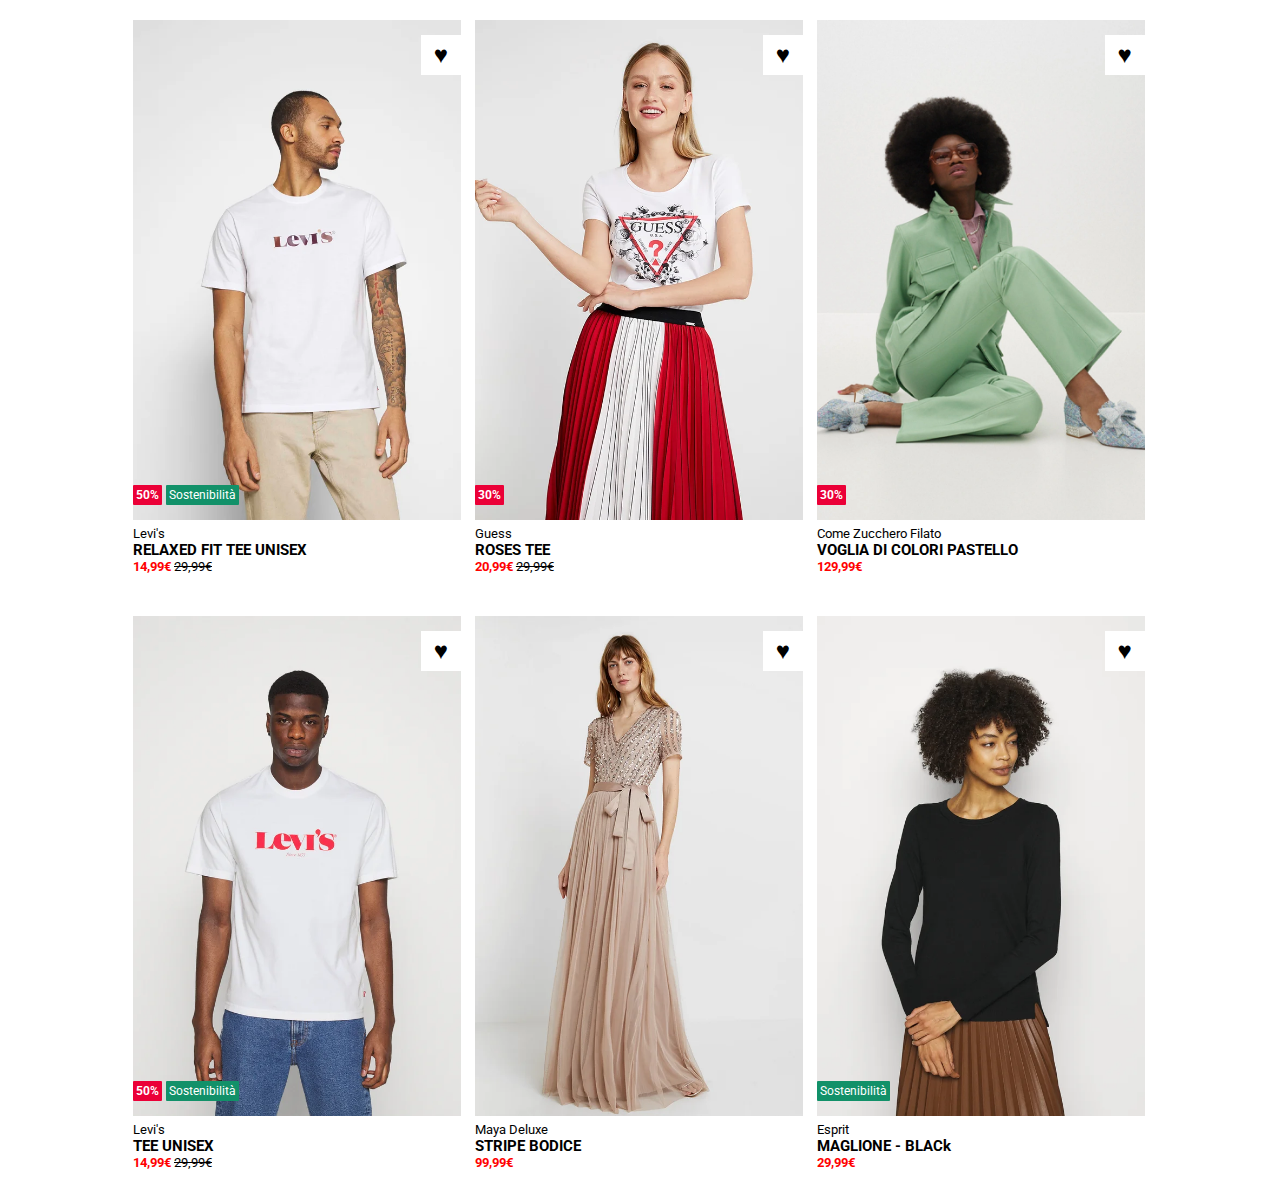
==== bonus/index.html @ d93c6eb2 "Created Bonus file" ====
<!DOCTYPE html>
<html lang="en">
    <head>
        <meta charset="UTF-8">
        <link rel="preconnect" href="https://fonts.googleapis.com">
        <link rel="preconnect" href="https://fonts.gstatic.com" crossorigin>
        <link href="https://fonts.googleapis.com/css2?family=Montserrat&family=Roboto:wght@400;700&display=swap" rel="stylesheet">
        <meta http-equiv="X-UA-Compatible" content="IE=edge">
        <meta name="viewport" content="width=device-width, initial-scale=1.0">
        <link rel="stylesheet" href="css/style.css">
        <link rel="icon" href="https://www.boolean.careers/images/misc/logo-small.png" type="image/png">
        <title>Boolando</title>
    </head>
    <body>
        <main>
            <!-- card -->
            <article class="item">
                <!-- item-picture -->
                <div class="item-picture levis relaxed-fit-tee-unisex">
                        <!-- heart -->
                        <span class="favourite">&hearts;</span>
                        <div class="tags">
                            <!-- tag sconto -->
                            <span class="tag sales"><strong>50%</strong> </span>
                            <!-- tag sostenibilità -->
                            <span class="tag sustainability">Sostenibilità</span>
                        </div>
                </div>
                <!-- didascalia -->
                <div class="item-specs">
                    <!-- marca -->
                    <span class="brand">Levi's</span>    
                    <!-- descrizione -->
                    <h3 class="description">RELAXED FIT TEE UNISEX</h3>
                    <!-- prezzo scontato/prezzo iniziale -->
                    <ins class="price current">14,99</ins>
                    <del class="price previous">29,99</del>
                </div>
            </article>
            <article class="item">
                <!-- item-picture -->
                <div class="item-picture guess roses-tee">

                        <!-- heart -->
                        <span class="favourite">&hearts;</span>
                        <div class="tags">
                            <!-- tag sconto -->
                            <span class="tag sales"><strong>30%</strong> </span>
                        </div>
                </div>
                <!-- didascalia -->
                <div class="item-specs">
                    <!-- marca -->
                    <span class="brand">Guess</span>    
                    <!-- descrizione -->
                    <h3 class="description">ROSES TEE</h3>
                    <!-- prezzo scontato/prezzo iniziale -->
                    <ins class="price current">20,99</ins>
                    <del class="price previous">29,99</del>
                </div>
            </article>
            <article class="item">
                <!-- item-picture -->
                <div class="item-picture czf voglia-di-colori-p">

                        <!-- heart -->
                        <span class="favourite">&hearts;</span>
                        <div class="tags">
                            <!-- tag sconto -->
                            <span class="tag sales"><strong>30%</strong> </span>
                        </div>
                </div>
                <!-- didascalia -->
                <div class="item-specs">
                    <!-- marca -->
                    <span class="brand">Come Zucchero Filato</span>    
                    <!-- descrizione -->
                    <h3 class="description">VOGLIA DI COLORI PASTELLO</h3>
                    <!-- prezzo scontato/prezzo iniziale -->
                    <ins class="price current">129,99</ins>
                </div>
            </article>
            <article class="item">
                <!-- item-picture -->
                <div class="item-picture levis tee-unisex">

                        <!-- heart -->
                        <span class="favourite">&hearts;</span>
                        <div class="tags">
                            <!-- tag sconto -->
                            <span class="tag sales"><strong>50%</strong> </span>
                            <!-- tag sostenibilità -->
                            <span class="tag sustainability">Sostenibilità</span>
                        </div>
                </div>
                <!-- didascalia -->
                <div class="item-specs">
                    <!-- marca -->
                    <span class="brand">Levi's</span>    
                    <!-- descrizione -->
                    <h3 class="description">TEE UNISEX</h3>
                    <!-- prezzo scontato/prezzo iniziale -->
                    <ins class="price current">14,99</ins>
                    <del class="price previous">29,99</del>
                </div>
            </article>
            <article class="item">
                <!-- item-picture -->
                <div class="item-picture maya-deluxe stripe-bodice">

                        <!-- heart -->
                        <span class="favourite">&hearts;</span>
                </div>
                <!-- didascalia -->
                <div class="item-specs">
                    <!-- marca -->
                    <span class="brand">Maya Deluxe</span>    
                    <!-- descrizione -->
                    <h3 class="description">STRIPE BODICE</h3>
                    <!-- prezzo scontato/prezzo iniziale -->
                    <ins class="price current">99,99</ins>
                </div>
            </article>
            <article class="item">
                <!-- item-picture -->
                <div class="item-picture esprit maglione-black">

                        <!-- heart -->
                        <span class="favourite">&hearts;</span>
                        <div class="tags">
                            <!-- tag sostenibilità -->
                            <span class="tag sustainability">Sostenibilità</span>
                        </div>
                </div>
                <!-- didascalia -->
                <div class="item-specs">
                    <!-- marca -->
                    <span class="brand">Esprit</span>    
                    <!-- descrizione -->
                    <h3 class="description">MAGLIONE - BLACk</h3>
                    <!-- prezzo scontato/prezzo iniziale -->
                    <ins class="price current">29,99</ins>
                </div>
            </article>

        </main>         
                
    </body>
</html>
---- bonus/css/style.css ----
* {
    margin: 0;
    padding: 0;
    box-sizing: border-box;
}

/* general */

main {
    width: 80%;
    margin: auto;
    font-family: 'Montserrat', sans-serif;
    font-family: 'Roboto', sans-serif;
}

/* utilities */

/* main */

.item{
    display: inline-block;
    width: 33%;
    padding: 0 5px;
    margin: 20px 0;

}

/* item-picture */

.item-picture {
    display: inline-block;
    width: 100%;
    height: 500px;
    background-position: center;
    background-size: cover;
    background-repeat: no-repeat;
    position: relative;
}

/* backgrounds */

.levis.relaxed-fit-tee-unisex {
    background-image: url(../img/1.webp);
}
.levis.relaxed-fit-tee-unisex:hover {
    background-image: url(../img/1b.webp);
}

.guess.roses-tee {
    background-image: url(../img/2.webp);
}
.guess.roses-tee:hover {
    background-image: url(../img/2b.webp);
}

.czf.voglia-di-colori-p {
    background-image: url(../img/3.webp);
}
.czf.voglia-di-colori-p:hover {
    background-image: url(../img/3b.webp);
}

.levis.tee-unisex {
    background-image: url(../img/4.webp);
}
.levis.tee-unisex:hover {
    background-image: url(../img/4b.webp);
}

.maya-deluxe.stripe-bodice {
    background-image: url(../img/5.webp);
}
.maya-deluxe.stripe-bodice:hover {
    background-image: url(../img/5b.webp);
}

.esprit.maglione-black {
    background-image: url(../img/6.webp);
}
.esprit.maglione-black:hover {
    background-image: url(../img/6b.webp);
}


/* heart */

.favourite {
    height: 40px;
    width: 40px;
    font-size: 24px;
    text-align: center;
    line-height: 40px;
    background-color: white;
    position: absolute;
    top: 15px;
    right: 0;
} 

.favourite:hover {
    color: red;
}

/* tags */
.tags {
    position: absolute;
    bottom: 15px;
    left: 0;
}

.tag {
    display: inline-block;
    padding: 3px;
    color: white;
    border-radius: 1px;
    font-size: 12px;
}

.tag.sales {
    background-color: #EB0037;
}

.tag.sustainability {
    background-color: #129169;
}

/* Didascalia */

.item-specs{
    margin: 2px 0;
    font-size: 0.8em;
}

.price.current {
    text-decoration: none;
    font-weight: bold;
    color: red;
}

.price::after {
    content: "\20AC";
}
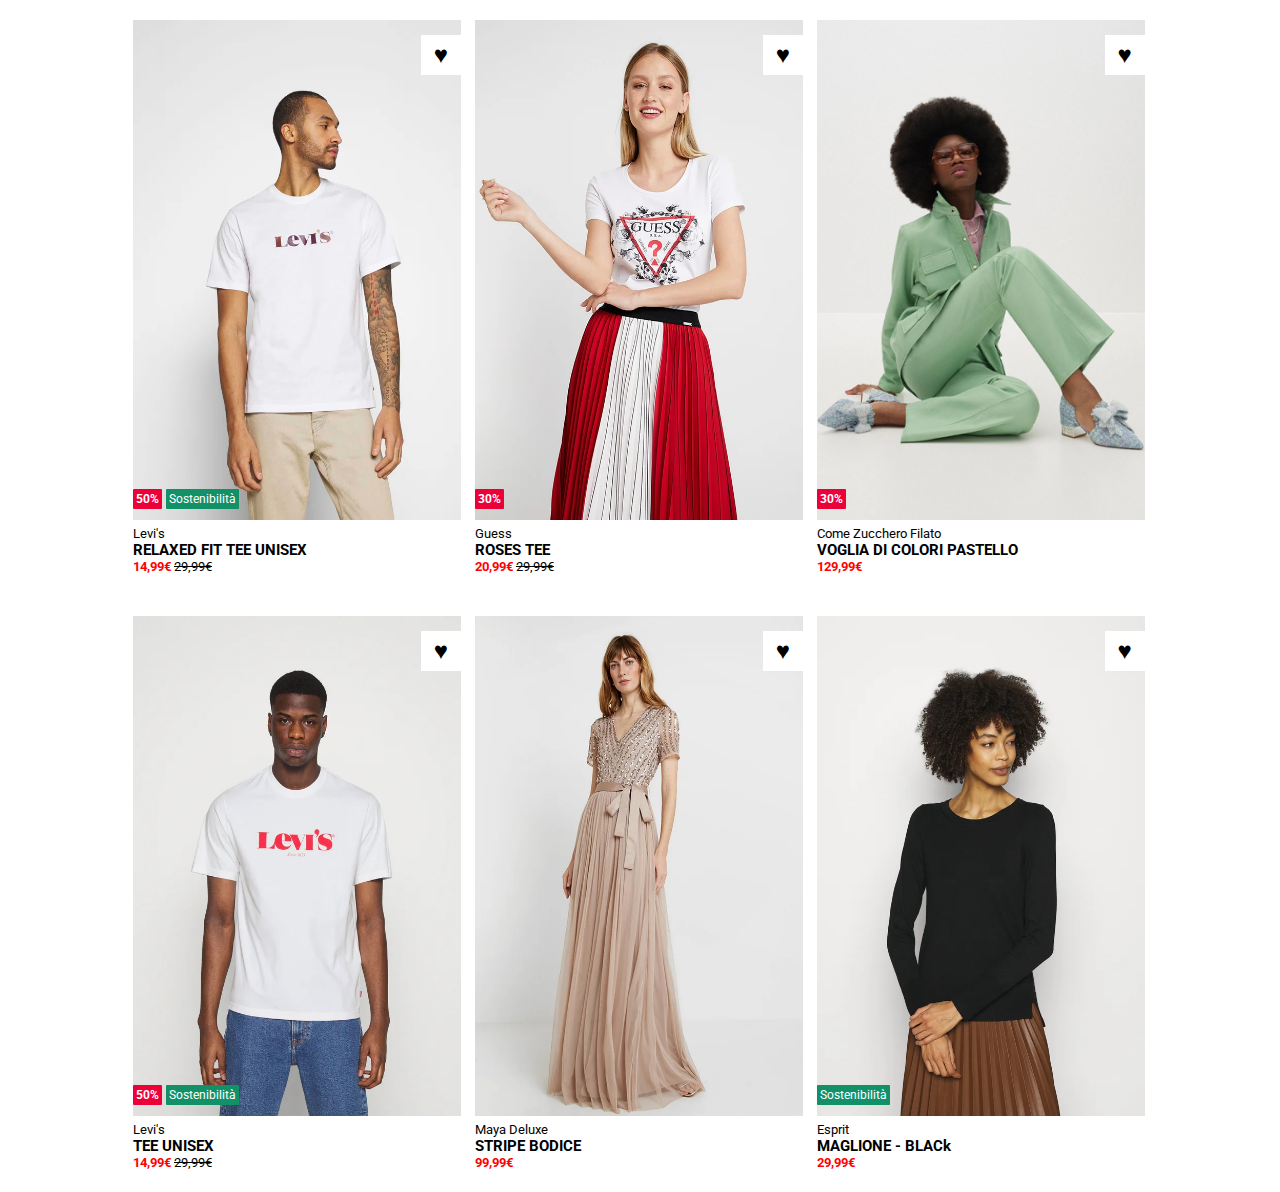
==== commit 1832d3f9: "swapped backgrounds for pictures" ====
--- a/bonus/index.html
+++ b/bonus/index.html
@@ -17,6 +17,8 @@
             <article class="item">
                 <!-- item-picture -->
                 <div class="item-picture levis relaxed-fit-tee-unisex">
+                        <img class="a" src="img/1.webp" alt="Levi's RELAXED-FIT-TEE-UNISEX">
+                        <img class="b" src="img/1b.webp" alt="Levi's RELAXED-FIT-TEE-UNISEX">
                         <!-- heart -->
                         <span class="favourite">&hearts;</span>
                         <div class="tags">
@@ -39,8 +41,9 @@
             </article>
             <article class="item">
                 <!-- item-picture -->
-                <div class="item-picture guess roses-tee">
-
+                <div class="item-picture guess roses-tee">    
+                        <img class="a" src="img/2.webp" alt="Guess ROSES TEE">
+                        <img class="b" src="img/2b.webp" alt="Guess ROSES TEE">
                         <!-- heart -->
                         <span class="favourite">&hearts;</span>
                         <div class="tags">
@@ -61,8 +64,9 @@
             </article>
             <article class="item">
                 <!-- item-picture -->
-                <div class="item-picture czf voglia-di-colori-p">
-
+                <div class="item-picture czf voglia-di-colori-p">    
+                        <img class="a" src="img/3.webp" alt="Come Zucchero Filato VOGLIA DI COLORI PASTELLO">
+                        <img class="b" src="img/3b.webp" alt="Come Zucchero Filato VOGLIA DI COLORI PASTELLO">
                         <!-- heart -->
                         <span class="favourite">&hearts;</span>
                         <div class="tags">
@@ -82,8 +86,9 @@
             </article>
             <article class="item">
                 <!-- item-picture -->
-                <div class="item-picture levis tee-unisex">
-
+                <div class="item-picture levis tee-unisex">    
+                        <img class="a" src="img/4.webp" alt="Levi's TEE UNISEX">
+                        <img class="b" src="img/4b.webp" alt="Levi's TEE UNISEX">
                         <!-- heart -->
                         <span class="favourite">&hearts;</span>
                         <div class="tags">
@@ -106,8 +111,9 @@
             </article>
             <article class="item">
                 <!-- item-picture -->
-                <div class="item-picture maya-deluxe stripe-bodice">
-
+                <div class="item-picture maya-deluxe stripe-bodice">    
+                        <img class="a" src="img/5.webp" alt="Maya Deluxe STRIPE BODICE">
+                        <img class="b" src="img/5b.webp" alt="Maya Deluxe STRIPE BODICE">
                         <!-- heart -->
                         <span class="favourite">&hearts;</span>
                 </div>
@@ -123,7 +129,9 @@
             </article>
             <article class="item">
                 <!-- item-picture -->
-                <div class="item-picture esprit maglione-black">
+                <div class="item-picture esprit maglione-black">    
+                        <img class="a" class="a" src="img/6.webp" alt="Esprit MAGLIONE BLACK">
+                        <img class="b" src="img/6b.webp" alt="Esprit MAGLIONE BLACK">
 
                         <!-- heart -->
                         <span class="favourite">&hearts;</span>
--- a/bonus/css/style.css
+++ b/bonus/css/style.css
@@ -29,58 +29,26 @@
 
 .item-picture {
     display: inline-block;
+    position: relative;
+
+}
+
+img{
     width: 100%;
     height: 500px;
-    background-position: center;
-    background-size: cover;
-    background-repeat: no-repeat;
-    position: relative;
 }
 
-/* backgrounds */
-
-.levis.relaxed-fit-tee-unisex {
-    background-image: url(../img/1.webp);
-}
-.levis.relaxed-fit-tee-unisex:hover {
-    background-image: url(../img/1b.webp);
+.b {
+    display:none
 }
 
-.guess.roses-tee {
-    background-image: url(../img/2.webp);
-}
-.guess.roses-tee:hover {
-    background-image: url(../img/2b.webp);
+.item-picture:hover .b{
+    display: inline-block;
 }
 
-.czf.voglia-di-colori-p {
-    background-image: url(../img/3.webp);
+.item-picture:hover .a{
+    display: none;
 }
-.czf.voglia-di-colori-p:hover {
-    background-image: url(../img/3b.webp);
-}
-
-.levis.tee-unisex {
-    background-image: url(../img/4.webp);
-}
-.levis.tee-unisex:hover {
-    background-image: url(../img/4b.webp);
-}
-
-.maya-deluxe.stripe-bodice {
-    background-image: url(../img/5.webp);
-}
-.maya-deluxe.stripe-bodice:hover {
-    background-image: url(../img/5b.webp);
-}
-
-.esprit.maglione-black {
-    background-image: url(../img/6.webp);
-}
-.esprit.maglione-black:hover {
-    background-image: url(../img/6b.webp);
-}
-
 
 /* heart */
 
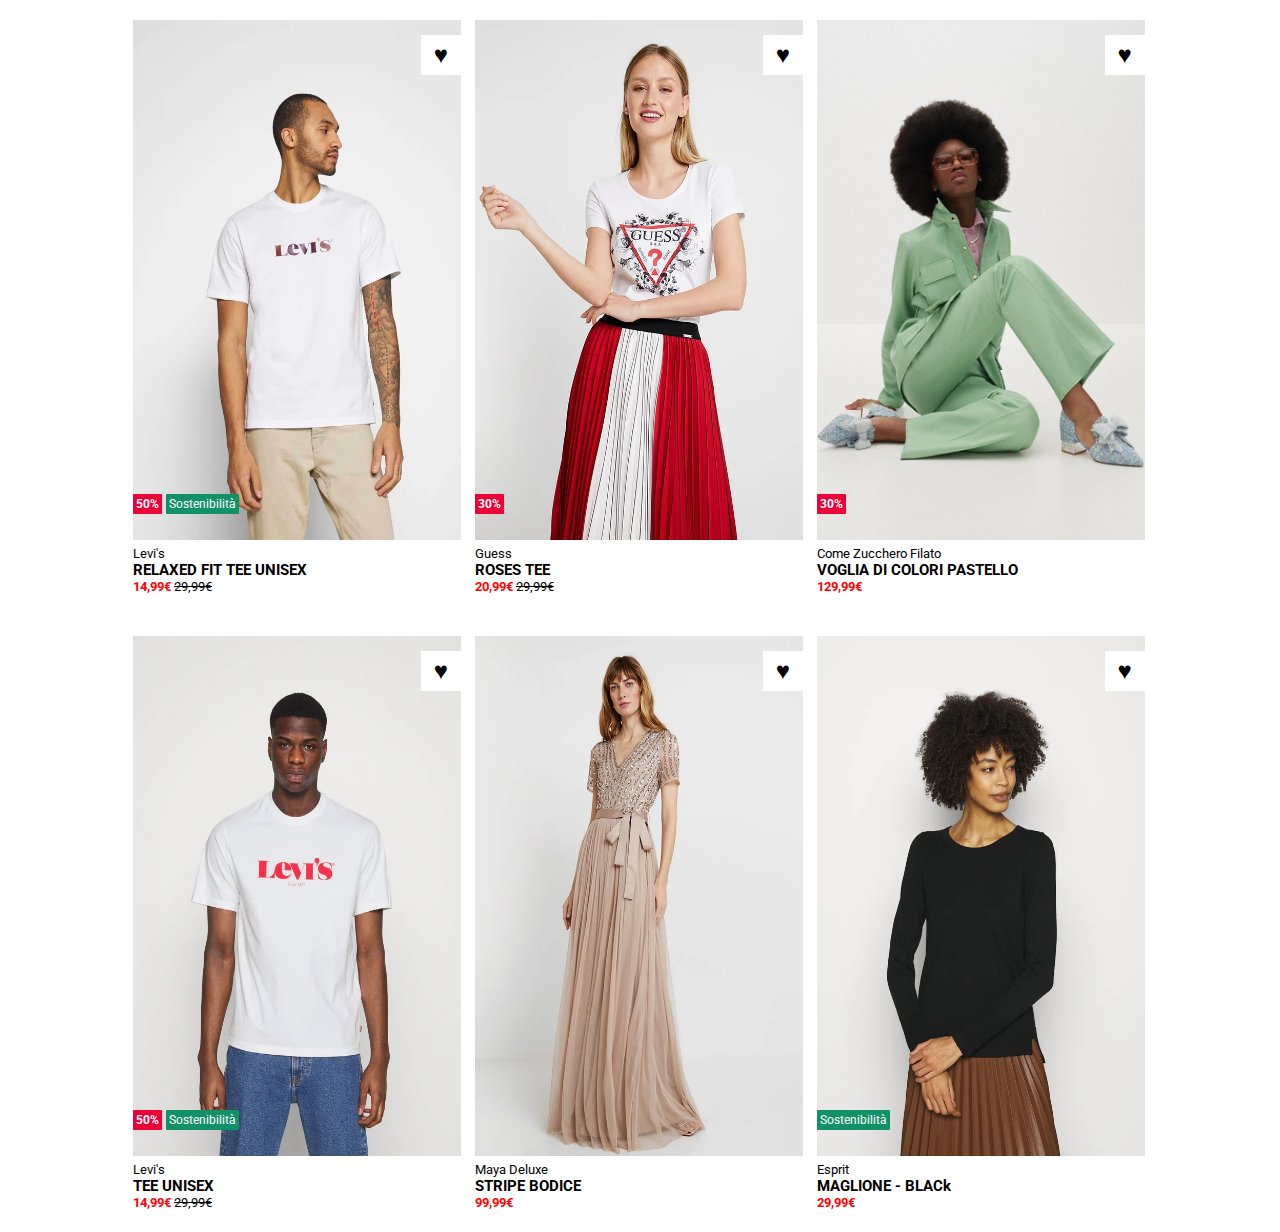
==== commit 7cf54fc6: "fixed favourite" ====
--- a/bonus/index.html
+++ b/bonus/index.html
@@ -16,11 +16,11 @@
             <!-- card -->
             <article class="item">
                 <!-- item-picture -->
-                <div class="item-picture levis relaxed-fit-tee-unisex">
+                <div class="item-picture">
                         <img class="a" src="img/1.webp" alt="Levi's RELAXED-FIT-TEE-UNISEX">
                         <img class="b" src="img/1b.webp" alt="Levi's RELAXED-FIT-TEE-UNISEX">
                         <!-- heart -->
-                        <span class="favourite">&hearts;</span>
+                        <span class="favourite"></span>
                         <div class="tags">
                             <!-- tag sconto -->
                             <span class="tag sales"><strong>50%</strong> </span>
@@ -41,11 +41,11 @@
             </article>
             <article class="item">
                 <!-- item-picture -->
-                <div class="item-picture guess roses-tee">    
+                <div class="item-picture">   
                         <img class="a" src="img/2.webp" alt="Guess ROSES TEE">
                         <img class="b" src="img/2b.webp" alt="Guess ROSES TEE">
                         <!-- heart -->
-                        <span class="favourite">&hearts;</span>
+                        <span class="favourite"></span>
                         <div class="tags">
                             <!-- tag sconto -->
                             <span class="tag sales"><strong>30%</strong> </span>
@@ -64,11 +64,11 @@
             </article>
             <article class="item">
                 <!-- item-picture -->
-                <div class="item-picture czf voglia-di-colori-p">    
+                <div class="item-picture">   
                         <img class="a" src="img/3.webp" alt="Come Zucchero Filato VOGLIA DI COLORI PASTELLO">
                         <img class="b" src="img/3b.webp" alt="Come Zucchero Filato VOGLIA DI COLORI PASTELLO">
                         <!-- heart -->
-                        <span class="favourite">&hearts;</span>
+                        <span class="favourite"></span>
                         <div class="tags">
                             <!-- tag sconto -->
                             <span class="tag sales"><strong>30%</strong> </span>
@@ -86,12 +86,12 @@
             </article>
             <article class="item">
                 <!-- item-picture -->
-                <div class="item-picture levis tee-unisex">    
+                <div class="item-picture">   
                         <img class="a" src="img/4.webp" alt="Levi's TEE UNISEX">
                         <img class="b" src="img/4b.webp" alt="Levi's TEE UNISEX">
                         <!-- heart -->
-                        <span class="favourite">&hearts;</span>
-                        <div class="tags">
+                        <span class="favourite"></span>
+                        <div class="tags sales">
                             <!-- tag sconto -->
                             <span class="tag sales"><strong>50%</strong> </span>
                             <!-- tag sostenibilità -->
@@ -111,11 +111,11 @@
             </article>
             <article class="item">
                 <!-- item-picture -->
-                <div class="item-picture maya-deluxe stripe-bodice">    
+                <div class="item-picture">   
                         <img class="a" src="img/5.webp" alt="Maya Deluxe STRIPE BODICE">
                         <img class="b" src="img/5b.webp" alt="Maya Deluxe STRIPE BODICE">
                         <!-- heart -->
-                        <span class="favourite">&hearts;</span>
+                        <span class="favourite"></span>
                 </div>
                 <!-- didascalia -->
                 <div class="item-specs">
@@ -129,12 +129,12 @@
             </article>
             <article class="item">
                 <!-- item-picture -->
-                <div class="item-picture esprit maglione-black">    
+                <div class="item-picture">   
                         <img class="a" class="a" src="img/6.webp" alt="Esprit MAGLIONE BLACK">
                         <img class="b" src="img/6b.webp" alt="Esprit MAGLIONE BLACK">
 
                         <!-- heart -->
-                        <span class="favourite">&hearts;</span>
+                        <span class="favourite"></span>
                         <div class="tags">
                             <!-- tag sostenibilità -->
                             <span class="tag sustainability">Sostenibilità</span>
@@ -150,7 +150,6 @@
                     <ins class="price current">29,99</ins>
                 </div>
             </article>
-
         </main>         
                 
     </body>
--- a/bonus/css/style.css
+++ b/bonus/css/style.css
@@ -2,6 +2,12 @@
     margin: 0;
     padding: 0;
     box-sizing: border-box;
+}
+
+.clearfix {
+    content: '';
+    display: table;
+    clear: both;
 }
 
 /* general */
@@ -22,6 +28,7 @@
     width: 33%;
     padding: 0 5px;
     margin: 20px 0;
+    cursor:pointer
 
 }
 
@@ -35,7 +42,7 @@
 
 img{
     width: 100%;
-    height: 500px;
+    height: 520px;
 }
 
 .b {
@@ -50,9 +57,10 @@
     display: none;
 }
 
-/* heart */
 
-.favourite {
+/* favourite */
+.favourite::after {
+    content: "\2665";
     height: 40px;
     width: 40px;
     font-size: 24px;
@@ -61,17 +69,17 @@
     background-color: white;
     position: absolute;
     top: 15px;
-    right: 0;
-} 
+    right: 0
+}
 
-.favourite:hover {
+.favourite:hover::after {
     color: red;
 }
 
 /* tags */
 .tags {
     position: absolute;
-    bottom: 15px;
+    bottom: 30px;
     left: 0;
 }
 
@@ -91,6 +99,8 @@
     background-color: #129169;
 }
 
+
+
 /* Didascalia */
 
 .item-specs{
